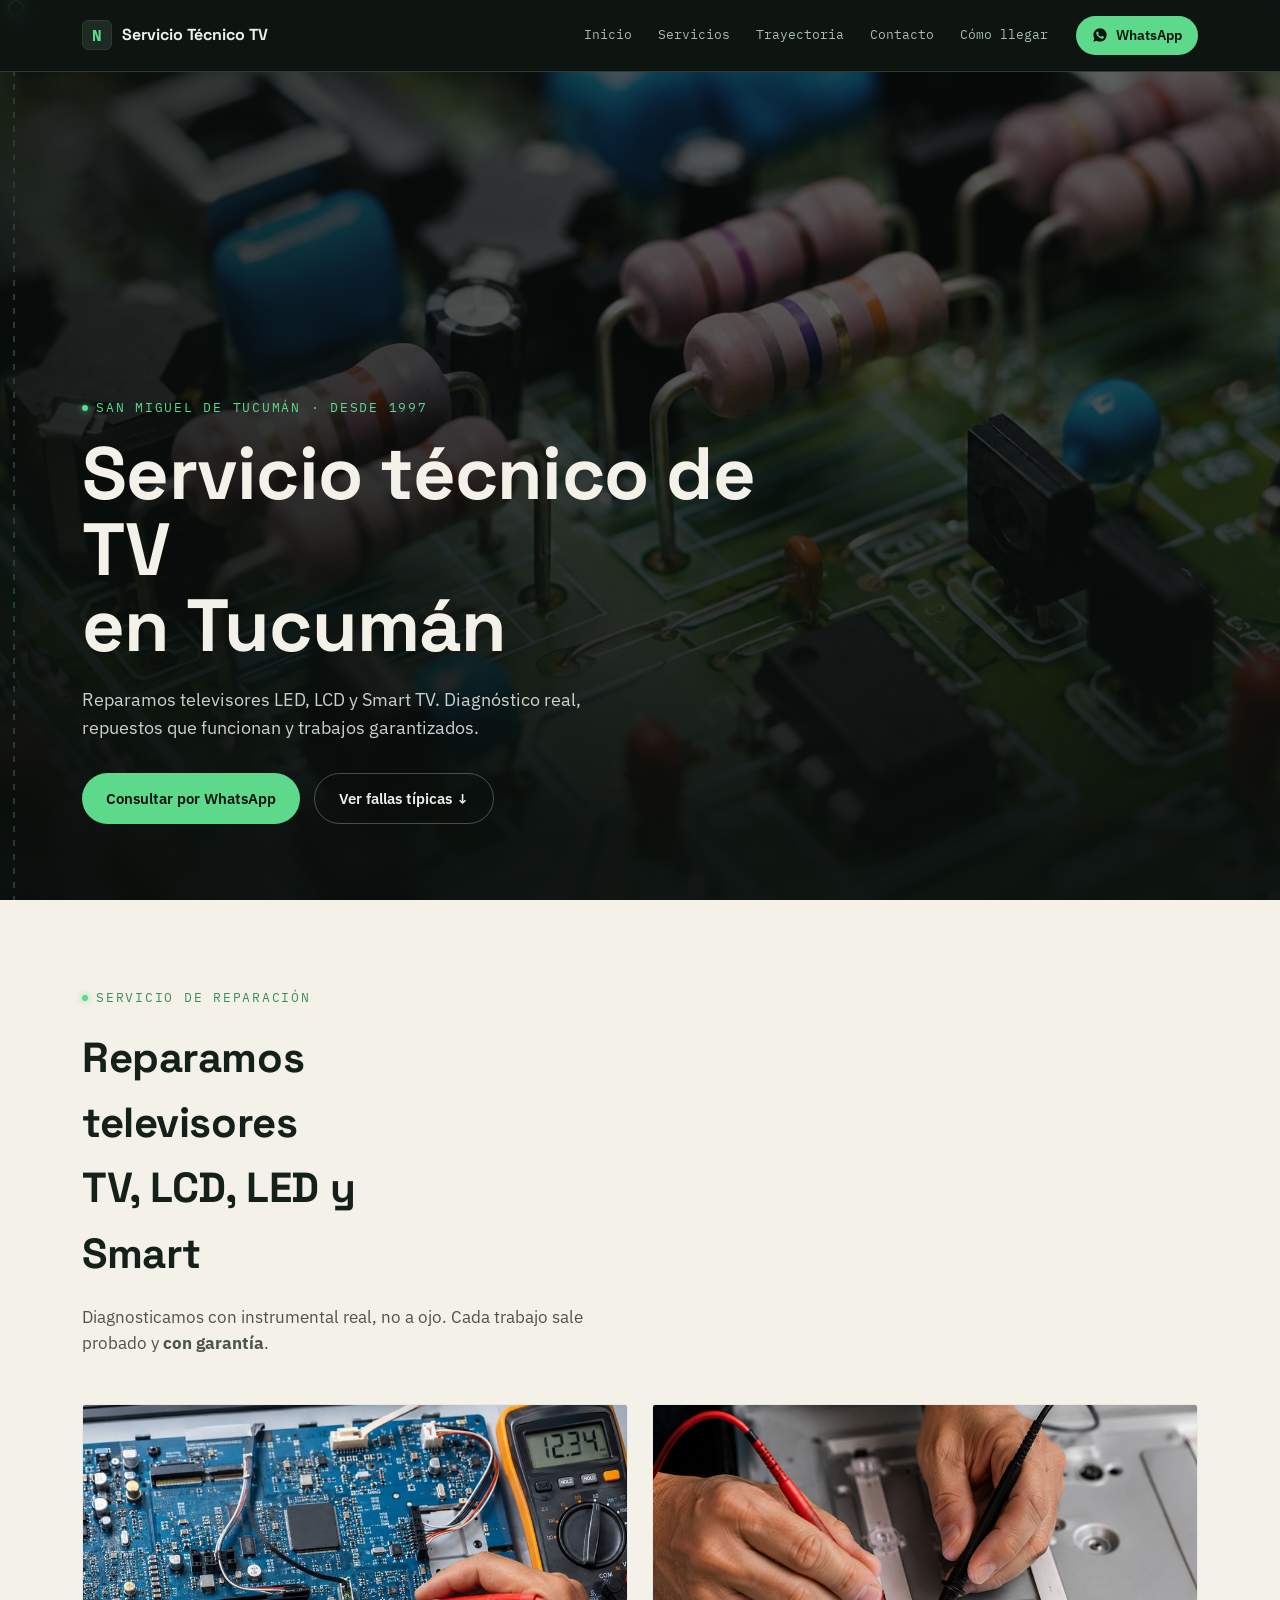
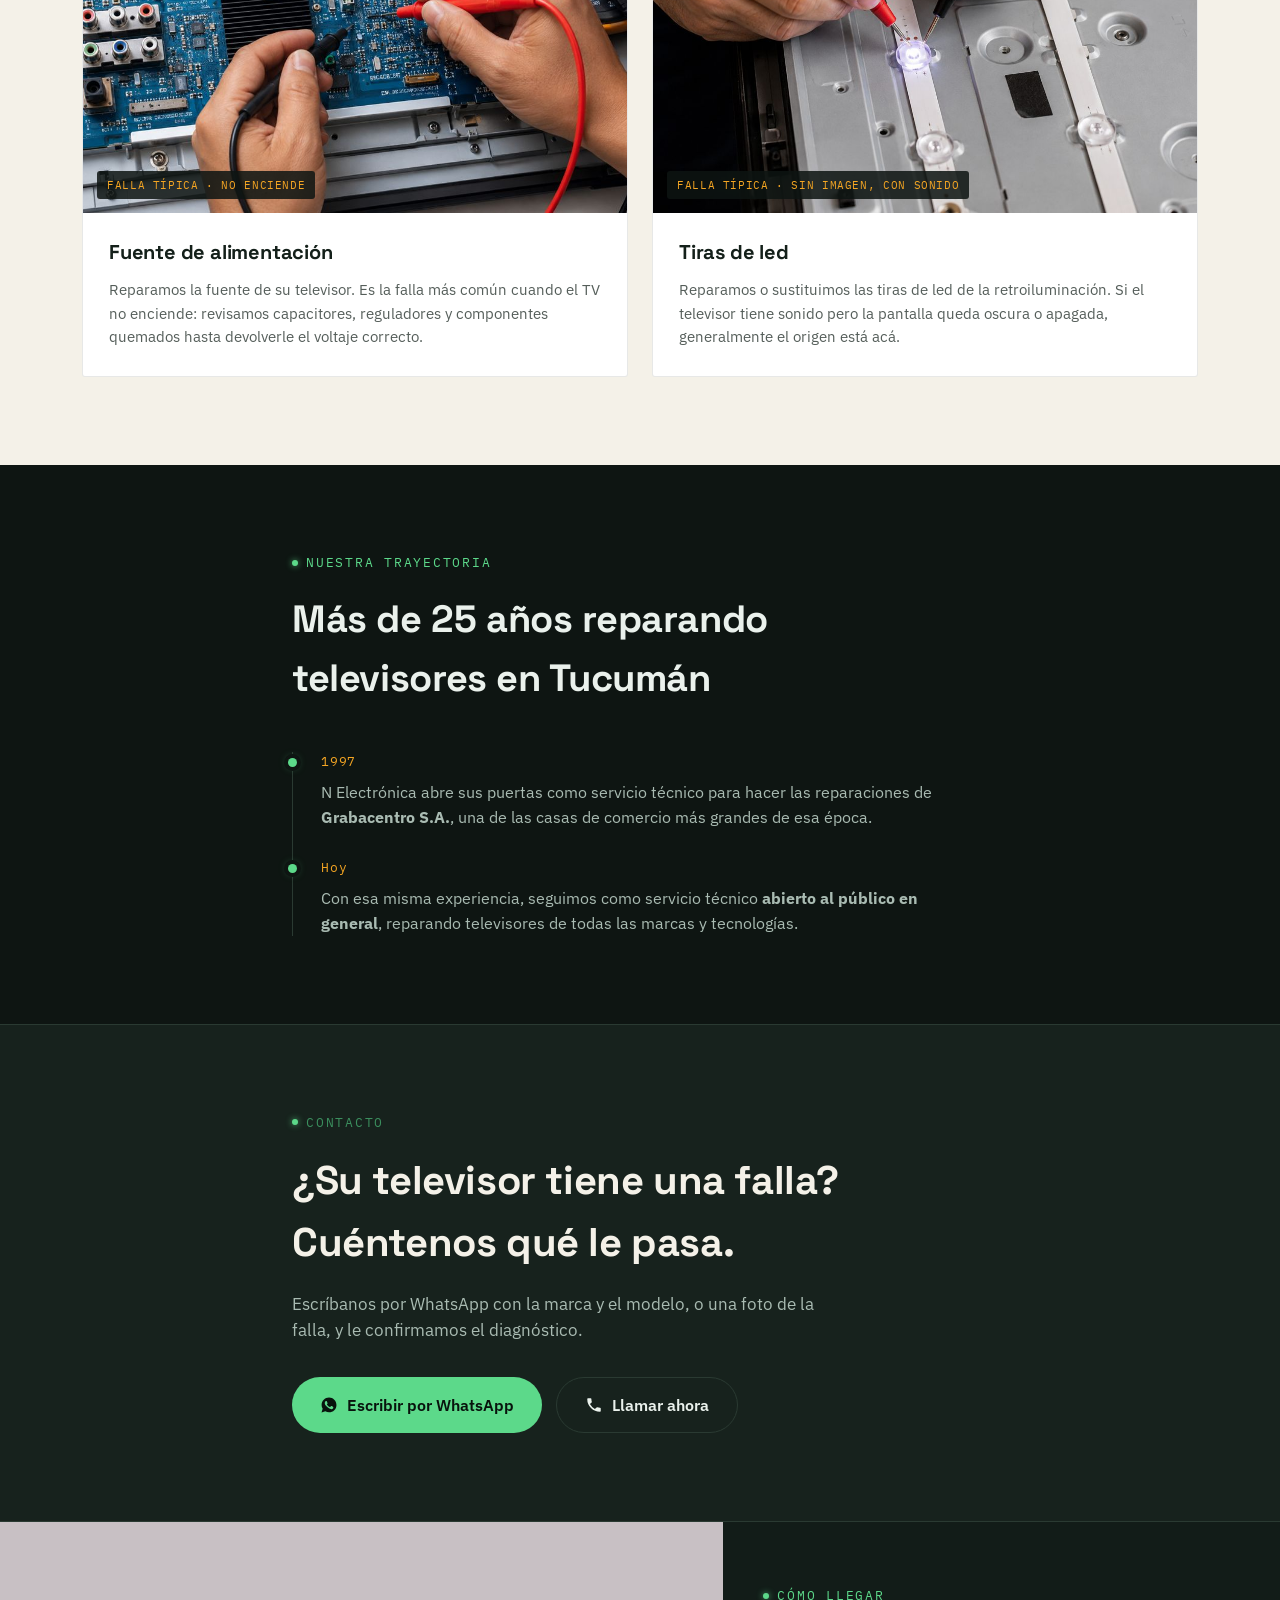
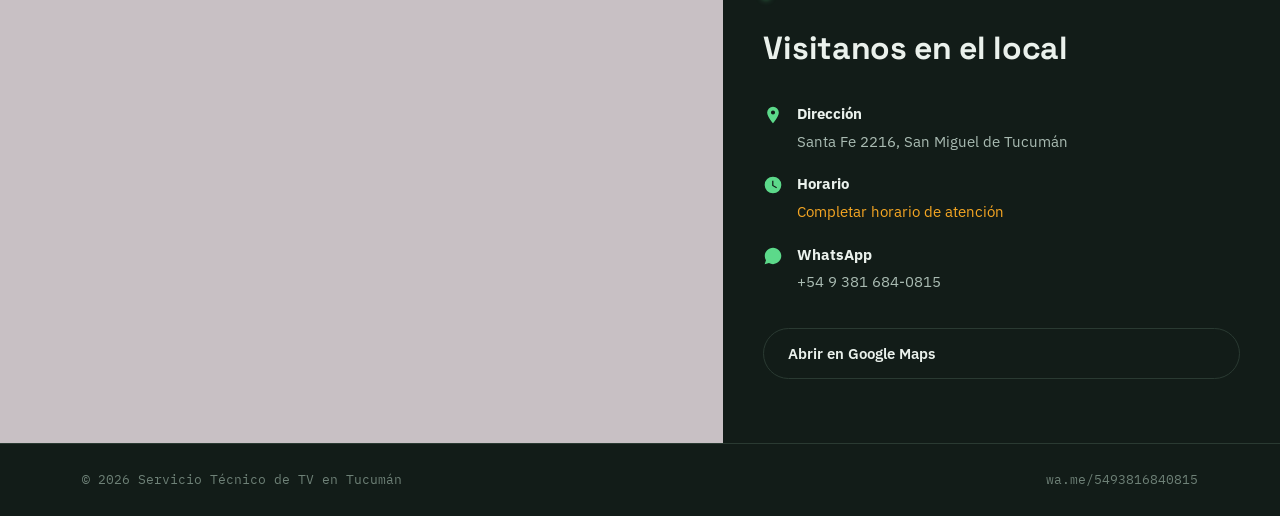
==== index.html @ 8cc89377 "primer commit" ====
<!DOCTYPE html>
<html lang="es-AR">
<head>
<meta charset="UTF-8">
<meta name="viewport" content="width=device-width, initial-scale=1.0">
<title>Servicio Técnico de TV en Tucumán | Reparación de LED, LCD y Smart TV</title>
<meta name="description" content="Reparación de televisores LED, LCD y Smart TV en San Miguel de Tucumán. Fuentes, tiras de led, sin imagen, no enciende. Trabajos garantizados. Santa Fe 2216.">
<link rel="preconnect" href="https://fonts.googleapis.com">
<link rel="preconnect" href="https://fonts.gstatic.com" crossorigin>
<link href="https://fonts.googleapis.com/css2?family=Space+Grotesk:wght@500;600;700&family=IBM+Plex+Sans:wght@400;500;600&family=IBM+Plex+Mono:wght@400;500&display=swap" rel="stylesheet">
<link rel="stylesheet" href="style.css">
</head>
<body>

<div class="trace-rail" aria-hidden="true"></div>

<header class="nav" id="top">
  <div class="nav__inner">
    <a href="#inicio" class="nav__brand">
      <span class="nav__brand-mark">N</span>
      <span class="nav__brand-text">Servicio Técnico&nbsp;TV</span>
    </a>
    <nav class="nav__links">
      <a href="#inicio">Inicio</a>
      <a href="#servicios">Servicios</a>
      <a href="#trayectoria">Trayectoria</a>
      <a href="#contacto">Contacto</a>
      <a href="#como-llegar">Cómo llegar</a>
    </nav>
    <a href="https://wa.me/5493816840815?text=Hola%2C%20quiero%20consultar%20por%20la%20reparaci%C3%B3n%20de%20mi%20televisor" class="nav__cta" target="_blank" rel="noopener">
      <svg viewBox="0 0 24 24" width="16" height="16" aria-hidden="true"><path fill="currentColor" d="M12.04 2C6.58 2 2.13 6.45 2.13 11.91c0 1.87.5 3.62 1.44 5.15L2 22l5.13-1.55a9.9 9.9 0 0 0 4.91 1.3h.01c5.46 0 9.9-4.45 9.9-9.91C21.96 6.45 17.5 2 12.04 2zm5.8 14.14c-.24.68-1.4 1.3-1.94 1.38-.5.08-1.12.11-1.8-.11-.42-.13-.95-.3-1.63-.6-2.87-1.24-4.75-4.13-4.9-4.32-.14-.2-1.17-1.56-1.17-2.98s.73-2.12 1-2.4c.24-.28.53-.35.7-.35.18 0 .35 0 .5.01.17.01.38-.06.6.45.24.55.8 1.9.87 2.04.07.14.11.3.02.49-.1.19-.14.3-.28.46-.14.16-.3.36-.42.48-.14.14-.29.29-.13.57.17.28.74 1.22 1.6 1.97 1.1.97 2.02 1.28 2.3 1.42.28.14.44.12.6-.07.17-.19.72-.83.91-1.12.19-.28.38-.23.63-.14.26.1 1.62.77 1.9.9.28.14.46.2.53.32.07.12.07.68-.17 1.35z"/></svg>
      WhatsApp
    </a>
  </div>
</header>

<main>

  <!-- ===== HERO / INICIO ===== -->
  <section class="hero" id="inicio">
    <div class="hero__bg">
      <img src="assets/hero-pcb.jpg" alt="Placa electrónica de un televisor" loading="eager">
      <div class="hero__scrim"></div>
      <svg class="hero__scan" viewBox="0 0 100 100" preserveAspectRatio="none" aria-hidden="true">
        <line x1="0" y1="0" x2="100" y2="0" stroke="currentColor" stroke-width="0.15"/>
      </svg>
    </div>
    <div class="hero__content">
      <p class="eyebrow"><span class="eyebrow__dot"></span>SAN MIGUEL DE TUCUMÁN · DESDE 1997</p>
      <h1>Servicio técnico de TV<br>en Tucumán</h1>
      <p class="hero__sub">Reparamos televisores LED, LCD y Smart TV. Diagnóstico real, repuestos que funcionan y trabajos garantizados.</p>
      <div class="hero__actions">
        <a href="https://wa.me/5493816840815?text=Hola%2C%20quiero%20consultar%20por%20la%20reparaci%C3%B3n%20de%20mi%20televisor" class="btn btn--primary" target="_blank" rel="noopener">Consultar por WhatsApp</a>
        <a href="#servicios" class="btn btn--ghost">Ver fallas típicas ↓</a>
      </div>
    </div>
  </section>

  <!-- ===== SERVICIOS ===== -->
  <section class="services" id="servicios">
    <div class="section__inner">
      <p class="eyebrow eyebrow--dark"><span class="eyebrow__dot"></span>SERVICIO DE REPARACIÓN</p>
      <h2>Reparamos televisores<br>TV, LCD, LED y Smart</h2>
      <p class="services__lead">Diagnosticamos con instrumental real, no a ojo. Cada trabajo sale probado y <strong>con garantía</strong>.</p>

      <div class="cards">
        <article class="card">
          <div class="card__media">
            <img src="assets/reparacion-fuente.jpg" alt="Técnico midiendo la fuente de alimentación de un televisor con multímetro" loading="lazy">
            <span class="card__tag">FALLA TÍPICA · NO ENCIENDE</span>
          </div>
          <div class="card__body">
            <h3>Fuente de alimentación</h3>
            <p>Reparamos la fuente de su televisor. Es la falla más común cuando el TV no enciende: revisamos capacitores, reguladores y componentes quemados hasta devolverle el voltaje correcto.</p>
          </div>
        </article>

        <article class="card">
          <div class="card__media">
            <img src="assets/reparacion-tira-led.jpg" alt="Técnico probando una tira de led de retroiluminación de un televisor" loading="lazy">
            <span class="card__tag">FALLA TÍPICA · SIN IMAGEN, CON SONIDO</span>
          </div>
          <div class="card__body">
            <h3>Tiras de led</h3>
            <p>Reparamos o sustituimos las tiras de led de la retroiluminación. Si el televisor tiene sonido pero la pantalla queda oscura o apagada, generalmente el origen está acá.</p>
          </div>
        </article>
      </div>
    </div>
  </section>

  <!-- ===== TRAYECTORIA ===== -->
  <section class="trajectory" id="trayectoria">
    <div class="section__inner section__inner--narrow">
      <p class="eyebrow"><span class="eyebrow__dot"></span>NUESTRA TRAYECTORIA</p>
      <h2>Más de 25 años reparando televisores en Tucumán</h2>
      <div class="timeline">
        <div class="timeline__item">
          <span class="timeline__year">1997</span>
          <p>N Electrónica abre sus puertas como servicio técnico para hacer las reparaciones de <strong>Grabacentro S.A.</strong>, una de las casas de comercio más grandes de esa época.</p>
        </div>
        <div class="timeline__item">
          <span class="timeline__year">Hoy</span>
          <p>Con esa misma experiencia, seguimos como servicio técnico <strong>abierto al público en general</strong>, reparando televisores de todas las marcas y tecnologías.</p>
        </div>
      </div>
    </div>
  </section>

  <!-- ===== CONTACTO ===== -->
  <section class="contact" id="contacto">
    <div class="section__inner section__inner--narrow contact__inner">
      <p class="eyebrow eyebrow--dark"><span class="eyebrow__dot"></span>CONTACTO</p>
      <h2>¿Su televisor tiene una falla?<br>Cuéntenos qué le pasa.</h2>
      <p class="contact__lead">Escríbanos por WhatsApp con la marca y el modelo, o una foto de la falla, y le confirmamos el diagnóstico.</p>
      <div class="contact__actions">
        <a href="https://wa.me/5493816840815?text=Hola%2C%20quiero%20consultar%20por%20la%20reparaci%C3%B3n%20de%20mi%20televisor" class="btn btn--primary btn--lg" target="_blank" rel="noopener">
          <svg viewBox="0 0 24 24" width="18" height="18" aria-hidden="true"><path fill="currentColor" d="M12.04 2C6.58 2 2.13 6.45 2.13 11.91c0 1.87.5 3.62 1.44 5.15L2 22l5.13-1.55a9.9 9.9 0 0 0 4.91 1.3h.01c5.46 0 9.9-4.45 9.9-9.91C21.96 6.45 17.5 2 12.04 2zm5.8 14.14c-.24.68-1.4 1.3-1.94 1.38-.5.08-1.12.11-1.8-.11-.42-.13-.95-.3-1.63-.6-2.87-1.24-4.75-4.13-4.9-4.32-.14-.2-1.17-1.56-1.17-2.98s.73-2.12 1-2.4c.24-.28.53-.35.7-.35.18 0 .35 0 .5.01.17.01.38-.06.6.45.24.55.8 1.9.87 2.04.07.14.11.3.02.49-.1.19-.14.3-.28.46-.14.16-.3.36-.42.48-.14.14-.29.29-.13.57.17.28.74 1.22 1.6 1.97 1.1.97 2.02 1.28 2.3 1.42.28.14.44.12.6-.07.17-.19.72-.83.91-1.12.19-.28.38-.23.63-.14.26.1 1.62.77 1.9.9.28.14.46.2.53.32.07.12.07.68-.17 1.35z"/></svg>
          Escribir por WhatsApp
        </a>
        <a href="tel:+5493816840815" class="btn btn--outline btn--lg">
          <svg viewBox="0 0 24 24" width="18" height="18" aria-hidden="true"><path fill="currentColor" d="M6.62 10.79a15.05 15.05 0 0 0 6.59 6.59l2.2-2.2a1 1 0 0 1 1.02-.24 11.36 11.36 0 0 0 3.57.57 1 1 0 0 1 1 1V20a1 1 0 0 1-1 1A17 17 0 0 1 3 4a1 1 0 0 1 1-1h3.5a1 1 0 0 1 1 1 11.36 11.36 0 0 0 .57 3.57 1 1 0 0 1-.25 1.02l-2.2 2.2z"/></svg>
          Llamar ahora
        </a>
      </div>
    </div>
  </section>

  <!-- ===== COMO LLEGAR ===== -->
  <section class="location" id="como-llegar">
    <div class="location__map">
      <iframe
        src="https://www.google.com/maps?q=Santa+Fe+2216,+San+Miguel+de+Tucum%C3%A1n,+Argentina&output=embed"
        width="100%" height="100%" style="border:0;" allowfullscreen="" loading="lazy"
        referrerpolicy="no-referrer-when-downgrade"
        title="Mapa - Santa Fe 2216, San Miguel de Tucumán">
      </iframe>
    </div>
    <div class="location__panel">
      <p class="eyebrow"><span class="eyebrow__dot"></span>CÓMO LLEGAR</p>
      <h2>Visitanos en el local</h2>
      <ul class="location__list">
        <li>
          <svg viewBox="0 0 24 24" width="20" height="20" aria-hidden="true"><path fill="currentColor" d="M12 2a7 7 0 0 0-7 7c0 5.25 7 13 7 13s7-7.75 7-13a7 7 0 0 0-7-7zm0 9.5A2.5 2.5 0 1 1 12 6.5a2.5 2.5 0 0 1 0 5z"/></svg>
          <div><strong>Dirección</strong><span>Santa Fe 2216, San Miguel de Tucumán</span></div>
        </li>
        <li>
          <svg viewBox="0 0 24 24" width="20" height="20" aria-hidden="true"><path fill="currentColor" d="M12 2a10 10 0 1 0 0 20 10 10 0 0 0 0-20zm.5 5v5.25l4.25 2.52-.75 1.23L11 13V7z"/></svg>
          <div><strong>Horario</strong><span data-editable="horario">Completar horario de atención</span></div>
        </li>
        <li>
          <svg viewBox="0 0 24 24" width="20" height="20" aria-hidden="true"><path fill="currentColor" d="M12.04 2C6.58 2 2.13 6.45 2.13 11.91c0 1.87.5 3.62 1.44 5.15L2 22l5.13-1.55a9.9 9.9 0 0 0 4.91 1.3h.01c5.46 0 9.9-4.45 9.9-9.91C21.96 6.45 17.5 2 12.04 2z"/></svg>
          <div><strong>WhatsApp</strong><span>+54 9 381 684-0815</span></div>
        </li>
      </ul>
      <a href="https://www.google.com/maps?q=Santa+Fe+2216,+San+Miguel+de+Tucum%C3%A1n,+Argentina" target="_blank" rel="noopener" class="btn btn--outline">Abrir en Google Maps</a>
    </div>
  </section>

</main>

<footer class="footer">
  <div class="section__inner footer__inner">
    <span>© <span id="year"></span> Servicio Técnico de TV en Tucumán</span>
    <a href="https://wa.me/5493816840815" target="_blank" rel="noopener">wa.me/5493816840815</a>
  </div>
</footer>

<script>document.getElementById('year').textContent = new Date().getFullYear();</script>
</body>
</html>
---- style.css ----
/* =========================================================
   Servicio Técnico de TV — Tucumán
   Paleta: placa electrónica oscura + verde circuito + ámbar multímetro
   ========================================================= */

:root {
  --bg:        #0E1512;
  --bg-alt:    #121C18;
  --surface:   #17221D;
  --surface-2: #1D2B24;
  --line:      #2A3A32;

  --green:     #5CD98A;
  --green-dim: #3B8F5E;
  --amber:     #F5A623;

  --ink:       #EAF1EC;
  --ink-dim:   #A9BBB2;
  --ink-faint: #6E8177;

  --cream:     #F4F1E8;
  --cream-ink: #14201A;

  --display: 'Space Grotesk', 'IBM Plex Sans', sans-serif;
  --body:    'IBM Plex Sans', sans-serif;
  --mono:    'IBM Plex Mono', monospace;

  --radius: 3px;
  --max: 1180px;
}

* { box-sizing: border-box; }
html { scroll-behavior: smooth; }

body {
  margin: 0;
  background: var(--bg);
  color: var(--ink);
  font-family: var(--body);
  line-height: 1.55;
  -webkit-font-smoothing: antialiased;
}

img { max-width: 100%; display: block; }
a { color: inherit; text-decoration: none; }
h1, h2, h3 { font-family: var(--display); margin: 0; letter-spacing: -0.01em; }

@media (prefers-reduced-motion: reduce) {
  html { scroll-behavior: auto; }
  * { animation-duration: 0.001ms !important; animation-iteration-count: 1 !important; transition-duration: 0.001ms !important; }
}

/* ---------- signature: circuit trace rail ---------- */
.trace-rail {
  position: fixed;
  left: 0; top: 0; bottom: 0;
  width: 28px;
  z-index: 5;
  display: none;
  pointer-events: none;
}
@media (min-width: 1280px) {
  .trace-rail { display: block; }
}
.trace-rail::before {
  content: "";
  position: absolute;
  left: 13px; top: 0; bottom: 0; width: 2px;
  background: repeating-linear-gradient(
    to bottom,
    var(--line) 0px, var(--line) 6px,
    transparent 6px, transparent 14px
  );
}
.trace-rail::after {
  content: "";
  position: absolute;
  left: 8px; width: 12px; height: 12px;
  border-radius: 50%;
  border: 2px solid var(--green);
  background: var(--bg);
  box-shadow: 0 0 8px rgba(92,217,138,0.5);
  animation: trace-pulse 7s linear infinite;
}
@keyframes trace-pulse {
  0%   { top: 4%; opacity: 0; }
  6%   { opacity: 1; }
  46%  { opacity: 1; }
  50%  { top: 96%; opacity: 0; }
  100% { top: 96%; opacity: 0; }
}

/* ---------- layout helpers ---------- */
.section__inner {
  max-width: var(--max);
  margin: 0 auto;
  padding: 88px 32px;
}
.section__inner--narrow { max-width: 760px; }

.eyebrow {
  font-family: var(--mono);
  font-size: 12.5px;
  letter-spacing: 0.14em;
  color: var(--green);
  display: flex;
  align-items: center;
  gap: 8px;
  margin: 0 0 18px;
}
.eyebrow--dark { color: var(--green-dim); }
.eyebrow__dot {
  width: 6px; height: 6px; border-radius: 50%;
  background: var(--green);
  box-shadow: 0 0 6px rgba(92,217,138,0.8);
  flex: none;
}

/* ---------- nav ---------- */
.nav {
  position: sticky; top: 0; z-index: 20;
  background: rgba(14,21,18,0.86);
  backdrop-filter: blur(10px);
  border-bottom: 1px solid var(--line);
}
.nav__inner {
  max-width: var(--max);
  margin: 0 auto;
  padding: 16px 32px;
  display: flex;
  align-items: center;
  gap: 28px;
}
.nav__brand {
  display: flex; align-items: center; gap: 10px;
  font-family: var(--display); font-weight: 700;
  font-size: 16px; margin-right: auto;
}
.nav__brand-mark {
  width: 30px; height: 30px; border-radius: 6px;
  background: var(--surface-2);
  border: 1px solid var(--line);
  color: var(--green);
  display: flex; align-items: center; justify-content: center;
  font-family: var(--mono);
}
.nav__brand-text { white-space: nowrap; }
.nav__links {
  display: none;
  gap: 26px;
  font-family: var(--mono);
  font-size: 13px;
  color: var(--ink-dim);
}
.nav__links a:hover { color: var(--green); }
@media (min-width: 860px) { .nav__links { display: flex; } }

.nav__cta {
  display: flex; align-items: center; gap: 8px;
  background: var(--green);
  color: #08130D;
  font-weight: 600; font-size: 13.5px;
  padding: 9px 16px; border-radius: 999px;
  white-space: nowrap;
  transition: transform .15s ease, background .15s ease;
}
.nav__cta:hover { background: #74e6a3; transform: translateY(-1px); }

/* ---------- buttons ---------- */
.btn {
  display: inline-flex; align-items: center; gap: 9px;
  font-family: var(--body); font-weight: 600; font-size: 15px;
  padding: 13px 24px; border-radius: 999px;
  transition: transform .15s ease, background .15s ease, border-color .15s ease;
}
.btn--primary { background: var(--green); color: #08130D; }
.btn--primary:hover { background: #74e6a3; transform: translateY(-1px); }
.btn--ghost { color: var(--ink); border: 1px solid rgba(234,241,236,0.28); }
.btn--ghost:hover { border-color: var(--ink); }
.btn--outline { border: 1px solid var(--line); color: var(--ink); }
.btn--outline:hover { border-color: var(--green); color: var(--green); }
.btn--lg { padding: 15px 28px; font-size: 15.5px; }

/* ---------- hero ---------- */
.hero {
  position: relative;
  min-height: 92vh;
  display: flex;
  align-items: flex-end;
  overflow: hidden;
}
.hero__bg { position: absolute; inset: 0; }
.hero__bg img {
  width: 100%; height: 100%; object-fit: cover;
  filter: saturate(0.85) contrast(1.02);
}
.hero__scrim {
  position: absolute; inset: 0;
  background:
    linear-gradient(180deg, rgba(9,14,12,0.55) 0%, rgba(9,14,12,0.55) 30%, rgba(9,14,12,0.94) 92%),
    linear-gradient(90deg, rgba(9,14,12,0.75) 0%, rgba(9,14,12,0.25) 55%);
}
.hero__content {
  position: relative;
  max-width: var(--max);
  margin: 0 auto;
  padding: 64px 32px 76px;
  width: 100%;
}
.hero h1 {
  font-size: clamp(38px, 6.4vw, 74px);
  font-weight: 700;
  line-height: 1.03;
  color: var(--cream);
  max-width: 16ch;
}
.hero__sub {
  font-size: 17.5px;
  color: rgba(234,241,236,0.86);
  max-width: 46ch;
  margin: 22px 0 32px;
}
.hero__actions { display: flex; flex-wrap: wrap; gap: 14px; }

/* ---------- services ---------- */
.services { background: var(--cream); color: var(--cream-ink); }
.services h2 {
  font-size: clamp(28px, 4vw, 42px);
  font-weight: 700;
  max-width: 14ch;
}
.services__lead {
  font-size: 17px;
  max-width: 56ch;
  color: rgba(20,32,26,0.75);
  margin: 18px 0 48px;
}
.cards {
  display: grid;
  grid-template-columns: 1fr;
  gap: 24px;
}
@media (min-width: 760px) {
  .cards { grid-template-columns: 1fr 1fr; }
}
.card {
  background: #fff;
  border: 1px solid rgba(20,32,26,0.1);
  border-radius: var(--radius);
  overflow: hidden;
}
.card__media { position: relative; aspect-ratio: 4/3; }
.card__media img { width: 100%; height: 100%; object-fit: cover; }
.card__tag {
  position: absolute; left: 14px; bottom: 14px;
  font-family: var(--mono); font-size: 10.5px; letter-spacing: 0.06em;
  background: rgba(14,21,18,0.85); color: var(--amber);
  padding: 6px 10px; border-radius: 3px;
}
.card__body { padding: 24px 26px 28px; }
.card__body h3 { font-size: 20px; margin-bottom: 10px; }
.card__body p { margin: 0; color: rgba(20,32,26,0.72); font-size: 15px; }

/* ---------- trajectory ---------- */
.trajectory { background: var(--bg); }
.trajectory h2 {
  font-size: clamp(26px, 3.6vw, 38px);
  font-weight: 700;
  max-width: 20ch;
  margin-bottom: 44px;
}
.timeline {
  display: grid;
  gap: 28px;
  border-left: 1px solid var(--line);
  padding-left: 28px;
}
.timeline__item { position: relative; }
.timeline__item::before {
  content: "";
  position: absolute; left: -33px; top: 6px;
  width: 9px; height: 9px; border-radius: 50%;
  background: var(--green);
  box-shadow: 0 0 0 4px var(--bg), 0 0 8px rgba(92,217,138,0.6);
}
.timeline__year {
  font-family: var(--mono); font-size: 13px; color: var(--amber);
  letter-spacing: 0.06em; display: block; margin-bottom: 8px;
}
.timeline__item p { margin: 0; color: var(--ink-dim); font-size: 16px; max-width: 62ch; }

/* ---------- contact ---------- */
.contact { background: var(--surface); border-top: 1px solid var(--line); border-bottom: 1px solid var(--line); }
.contact__inner { text-align: left; }
.contact h2 {
  font-size: clamp(26px, 3.8vw, 40px);
  font-weight: 700;
  color: var(--cream);
}
.contact__lead {
  color: var(--ink-dim);
  font-size: 16.5px;
  max-width: 54ch;
  margin: 18px 0 34px;
}
.contact__actions { display: flex; flex-wrap: wrap; gap: 14px; }

/* ---------- location ---------- */
.location {
  display: grid;
  grid-template-columns: 1fr;
  min-height: 560px;
}
@media (min-width: 900px) {
  .location { grid-template-columns: 1.3fr 1fr; min-height: 480px; }
}
.location__map { min-height: 320px; background: var(--surface-2); filter: grayscale(0.25) invert(0.92) contrast(0.9); }
.location__panel {
  background: var(--bg-alt);
  padding: 64px 40px;
  display: flex; flex-direction: column; justify-content: center;
}
.location__panel h2 { font-size: clamp(24px, 3vw, 32px); margin-bottom: 30px; }
.location__list { list-style: none; margin: 0 0 34px; padding: 0; display: grid; gap: 20px; }
.location__list li { display: flex; gap: 14px; align-items: flex-start; }
.location__list svg { color: var(--green); flex: none; margin-top: 2px; }
.location__list strong { display: block; font-size: 14.5px; margin-bottom: 3px; }
.location__list span { color: var(--ink-dim); font-size: 14.5px; }
.location__list [data-editable] { color: var(--amber); }

/* ---------- footer ---------- */
.footer { background: var(--bg-alt); border-top: 1px solid var(--line); }
.footer__inner {
  padding: 26px 32px;
  display: flex; flex-wrap: wrap; gap: 12px; justify-content: space-between;
  font-family: var(--mono); font-size: 12.5px; color: var(--ink-faint);
}
.footer__inner a:hover { color: var(--green); }
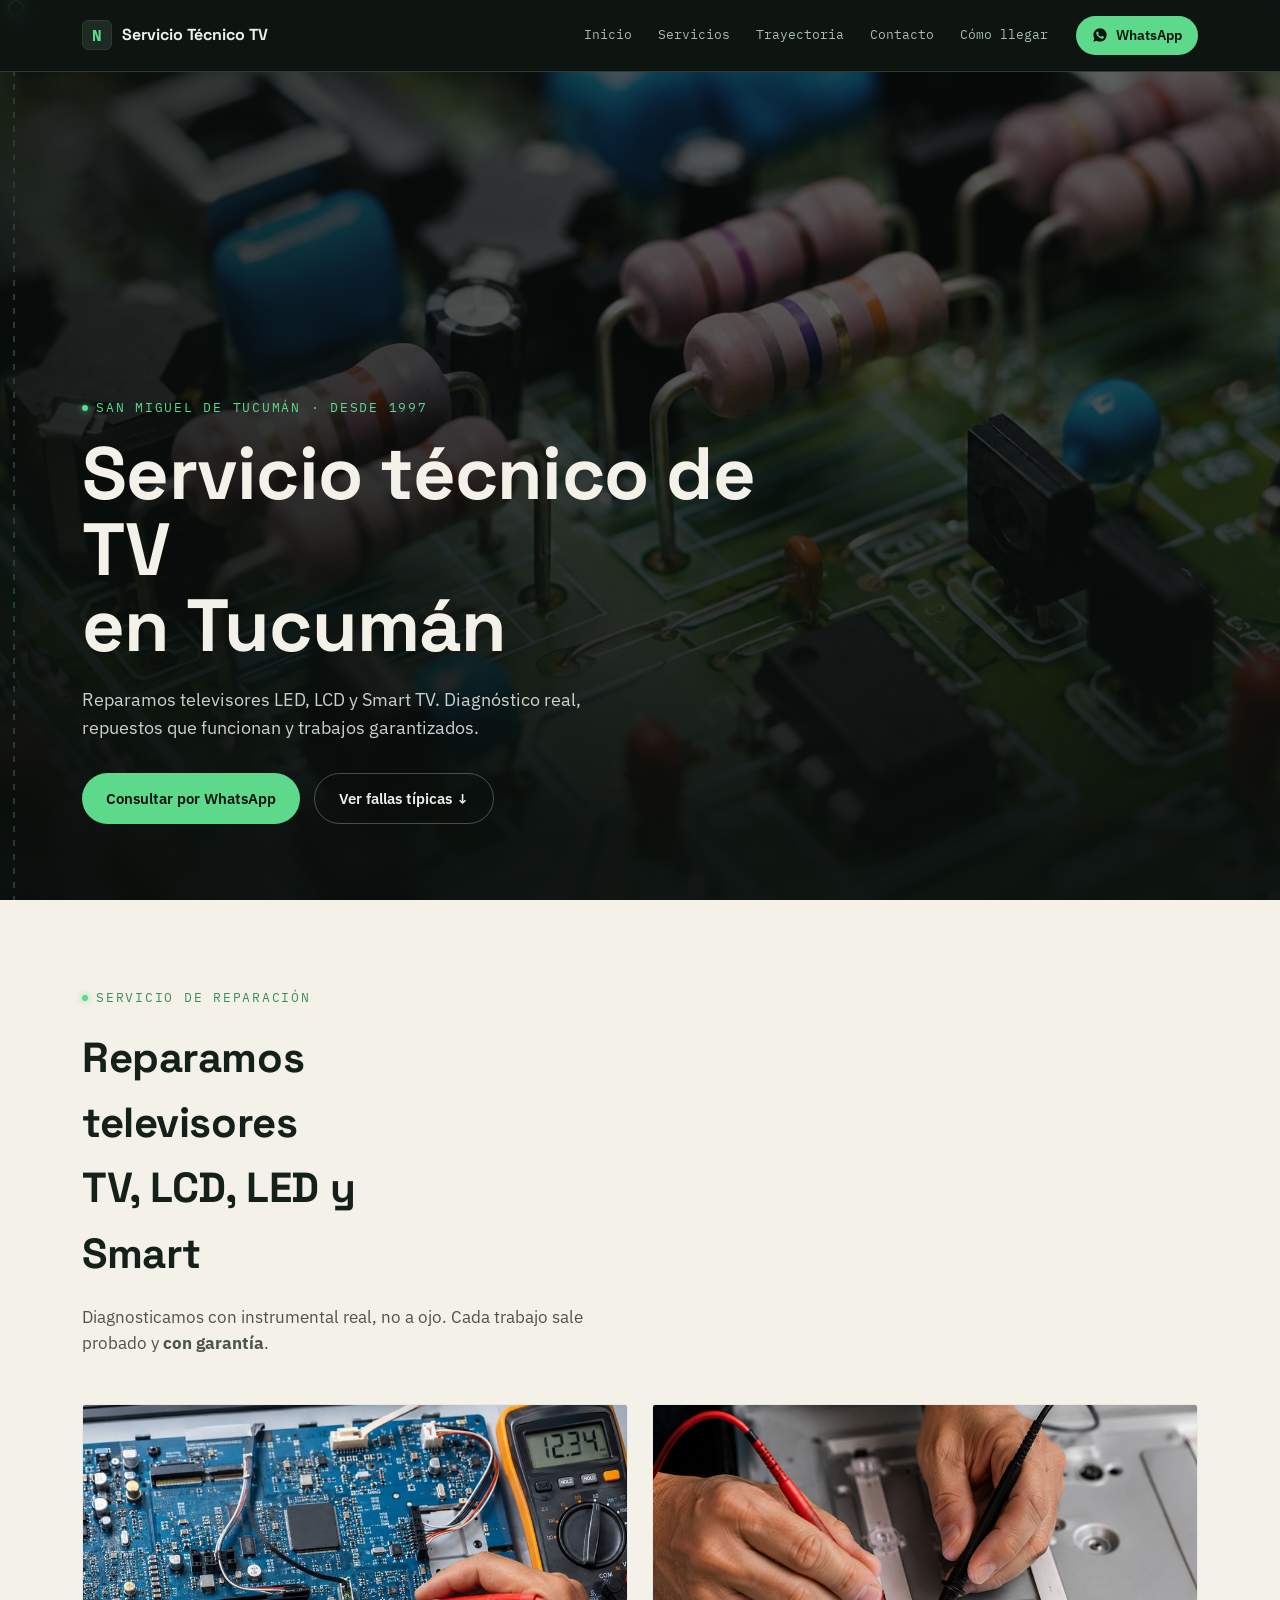
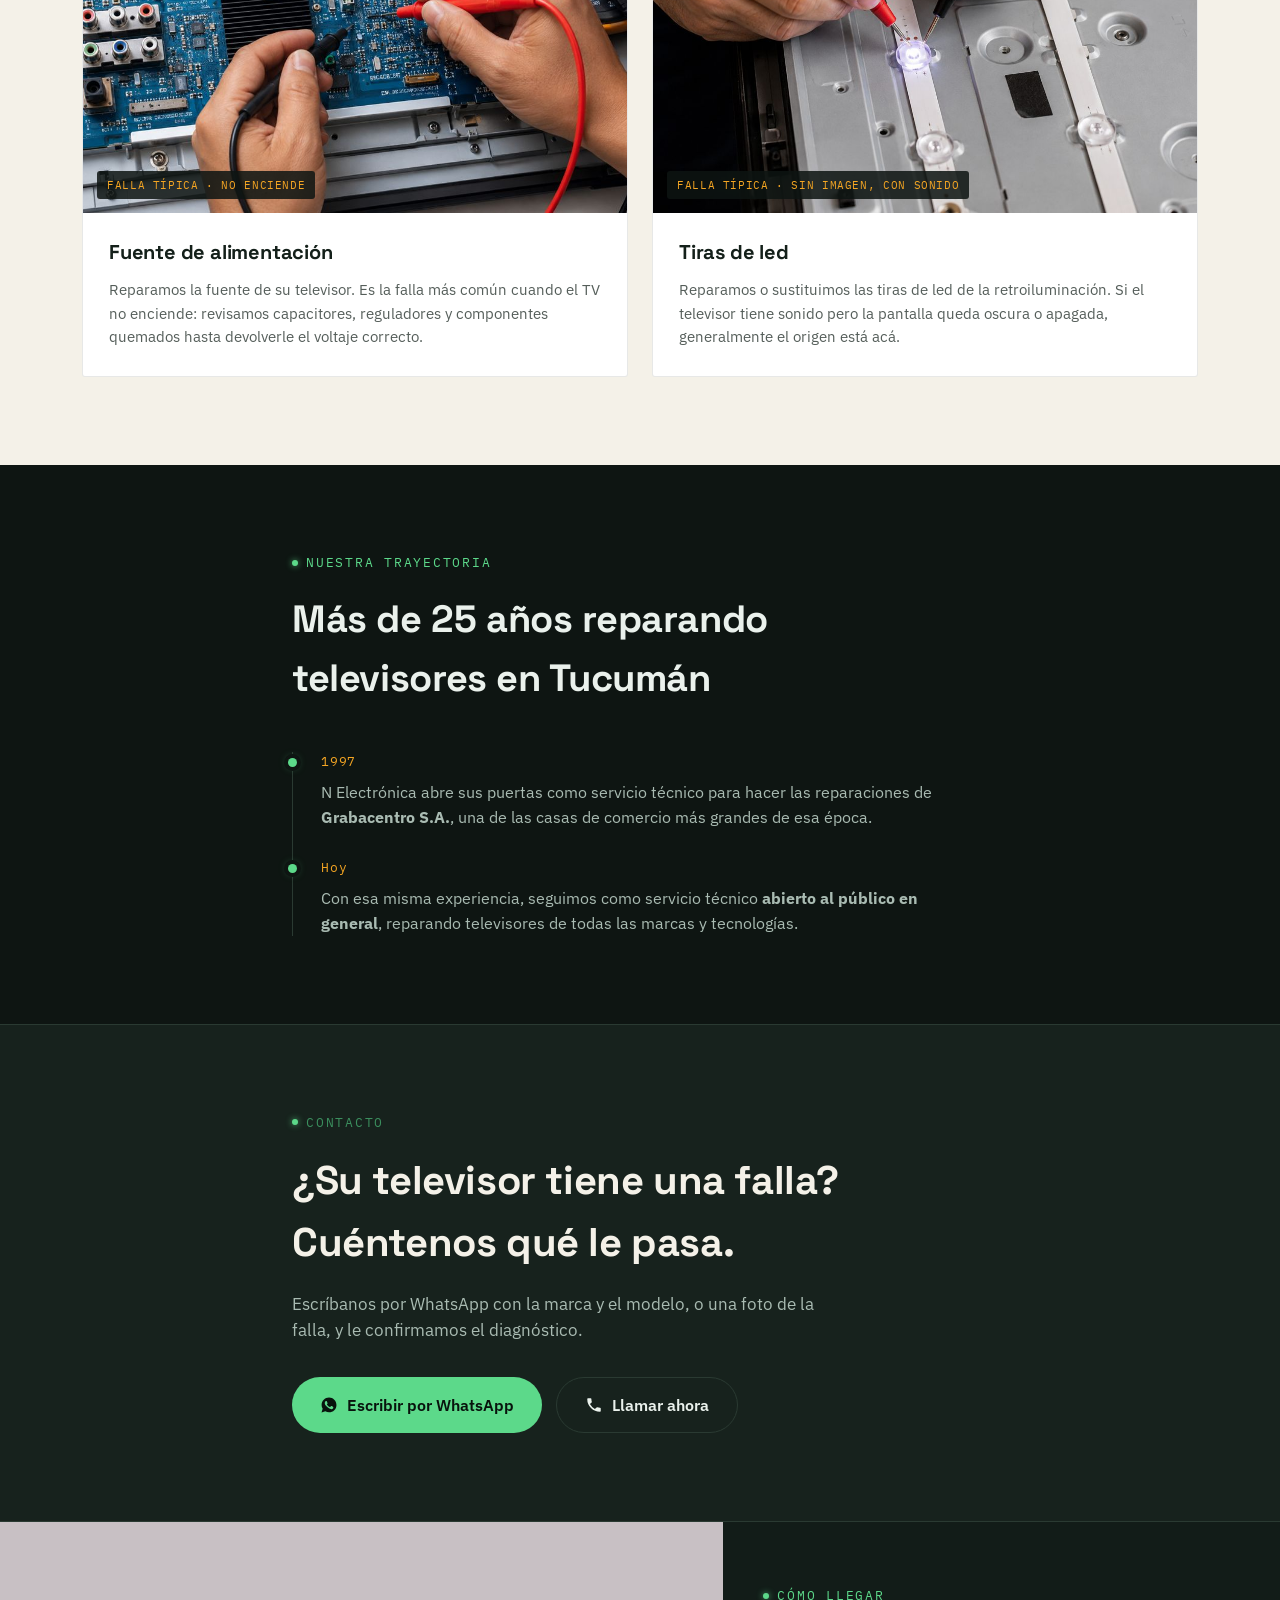
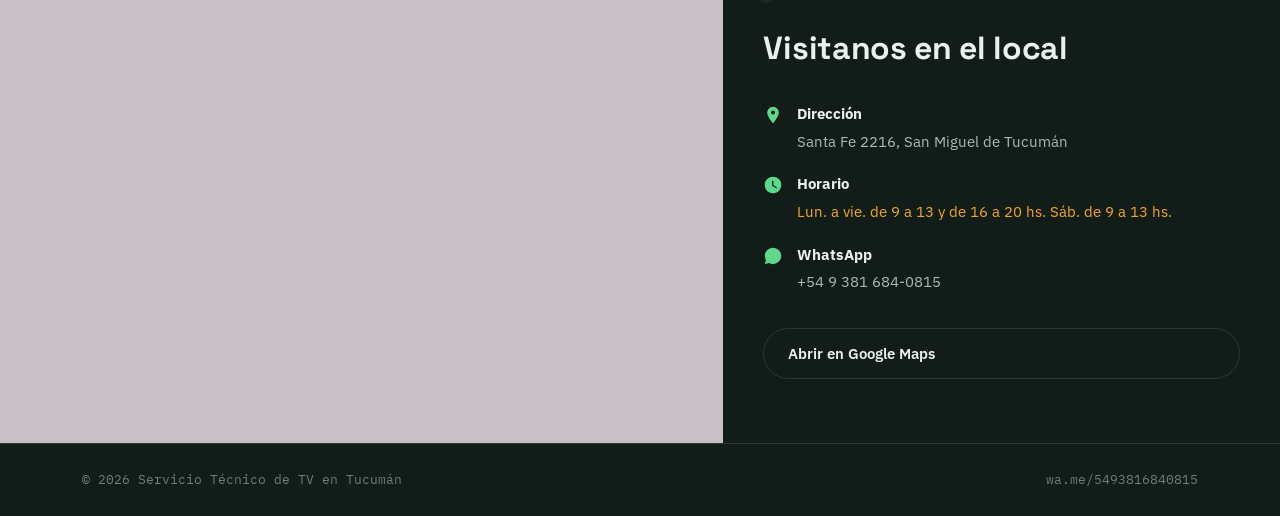
==== commit 70a57a89: "agregado horario etiqueta google" ====
--- a/index.html
+++ b/index.html
@@ -5,6 +5,16 @@
 <meta name="viewport" content="width=device-width, initial-scale=1.0">
 <title>Servicio Técnico de TV en Tucumán | Reparación de LED, LCD y Smart TV</title>
 <meta name="description" content="Reparación de televisores LED, LCD y Smart TV en San Miguel de Tucumán. Fuentes, tiras de led, sin imagen, no enciende. Trabajos garantizados. Santa Fe 2216.">
+
+<!-- Google tag (gtag.js) -->
+<script async src="https://www.googletagmanager.com/gtag/js?id=AW-18384817494"></script>
+<script>
+  window.dataLayer = window.dataLayer || [];
+  function gtag(){dataLayer.push(arguments);}
+  gtag('js', new Date());
+  gtag('config', 'AW-18384817494');
+</script>
+
 <link rel="preconnect" href="https://fonts.googleapis.com">
 <link rel="preconnect" href="https://fonts.gstatic.com" crossorigin>
 <link href="https://fonts.googleapis.com/css2?family=Space+Grotesk:wght@500;600;700&family=IBM+Plex+Sans:wght@400;500;600&family=IBM+Plex+Mono:wght@400;500&display=swap" rel="stylesheet">
@@ -146,7 +156,7 @@
         </li>
         <li>
           <svg viewBox="0 0 24 24" width="20" height="20" aria-hidden="true"><path fill="currentColor" d="M12 2a10 10 0 1 0 0 20 10 10 0 0 0 0-20zm.5 5v5.25l4.25 2.52-.75 1.23L11 13V7z"/></svg>
-          <div><strong>Horario</strong><span data-editable="horario">Completar horario de atención</span></div>
+          <div><strong>Horario</strong><span data-editable="horario">Lun. a vie. de 9 a 13 y de 16 a 20 hs. Sáb. de 9 a 13 hs.</span></div>
         </li>
         <li>
           <svg viewBox="0 0 24 24" width="20" height="20" aria-hidden="true"><path fill="currentColor" d="M12.04 2C6.58 2 2.13 6.45 2.13 11.91c0 1.87.5 3.62 1.44 5.15L2 22l5.13-1.55a9.9 9.9 0 0 0 4.91 1.3h.01c5.46 0 9.9-4.45 9.9-9.91C21.96 6.45 17.5 2 12.04 2z"/></svg>
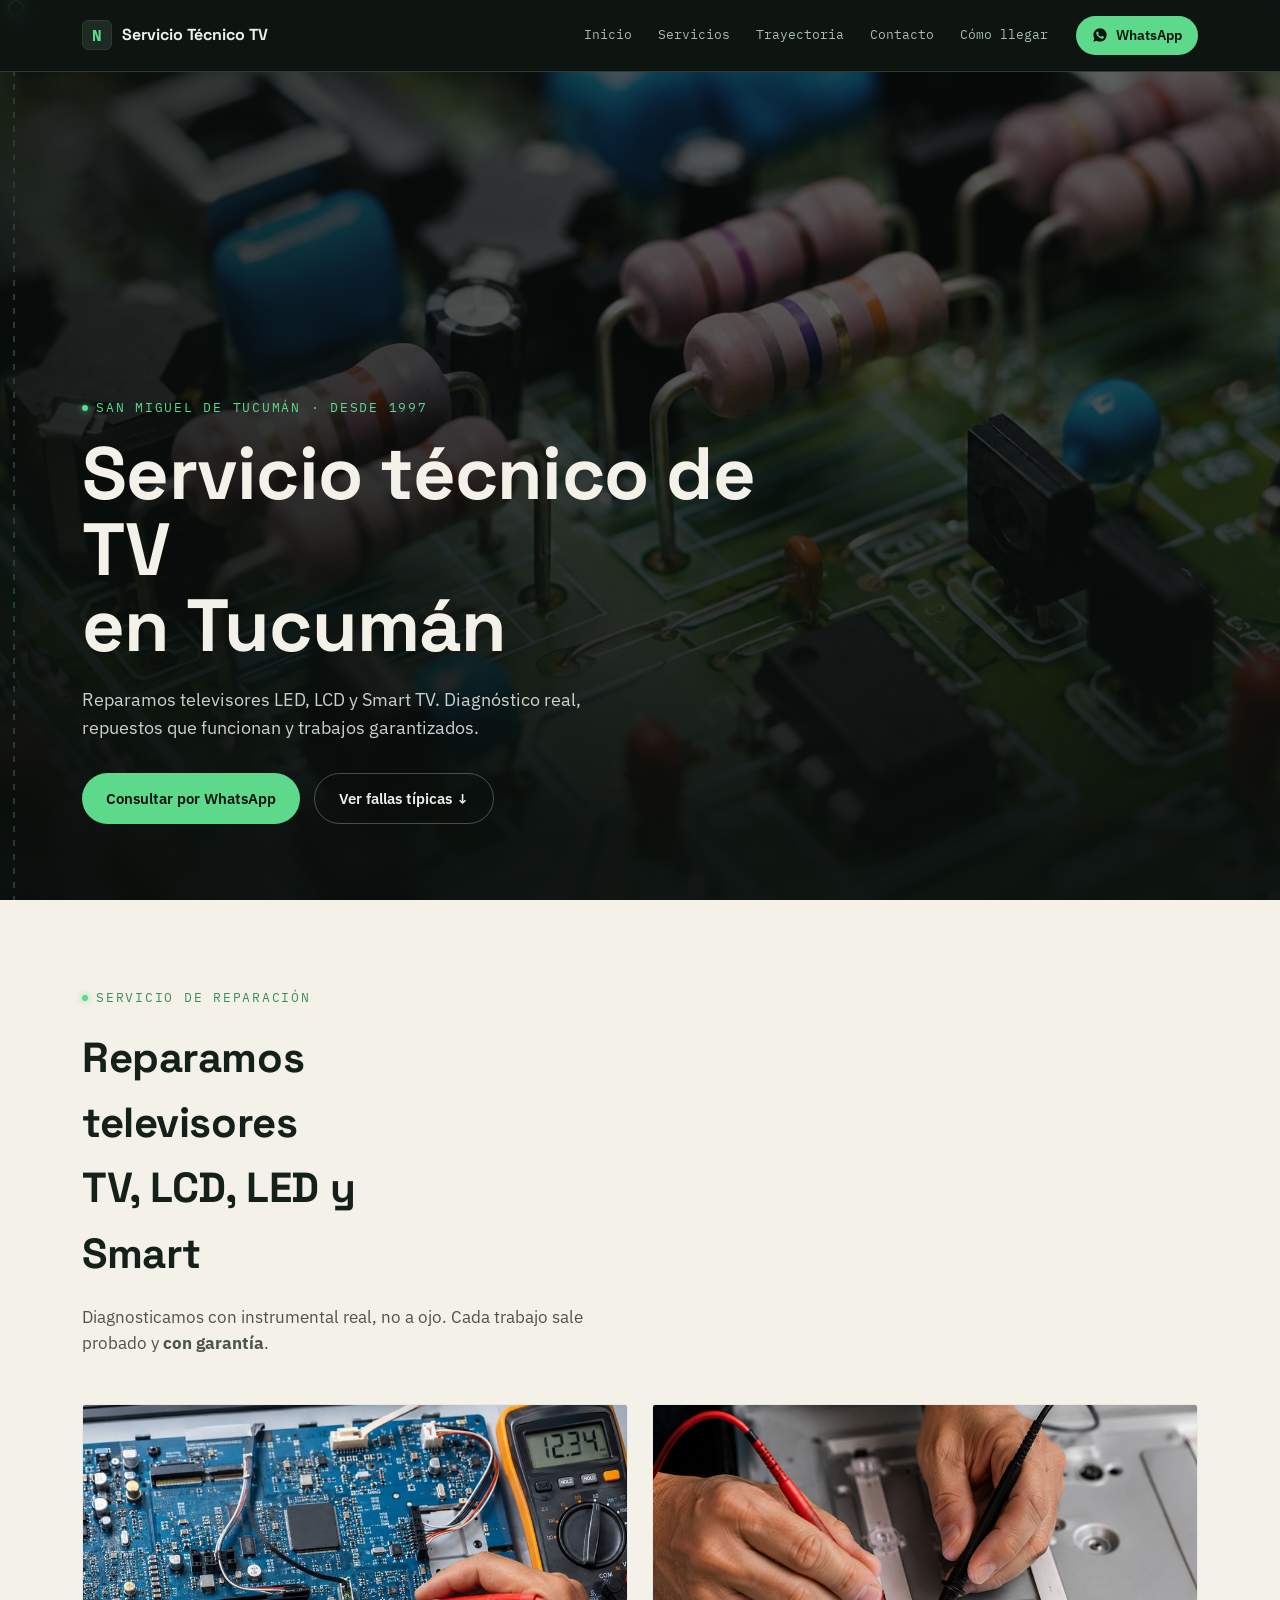
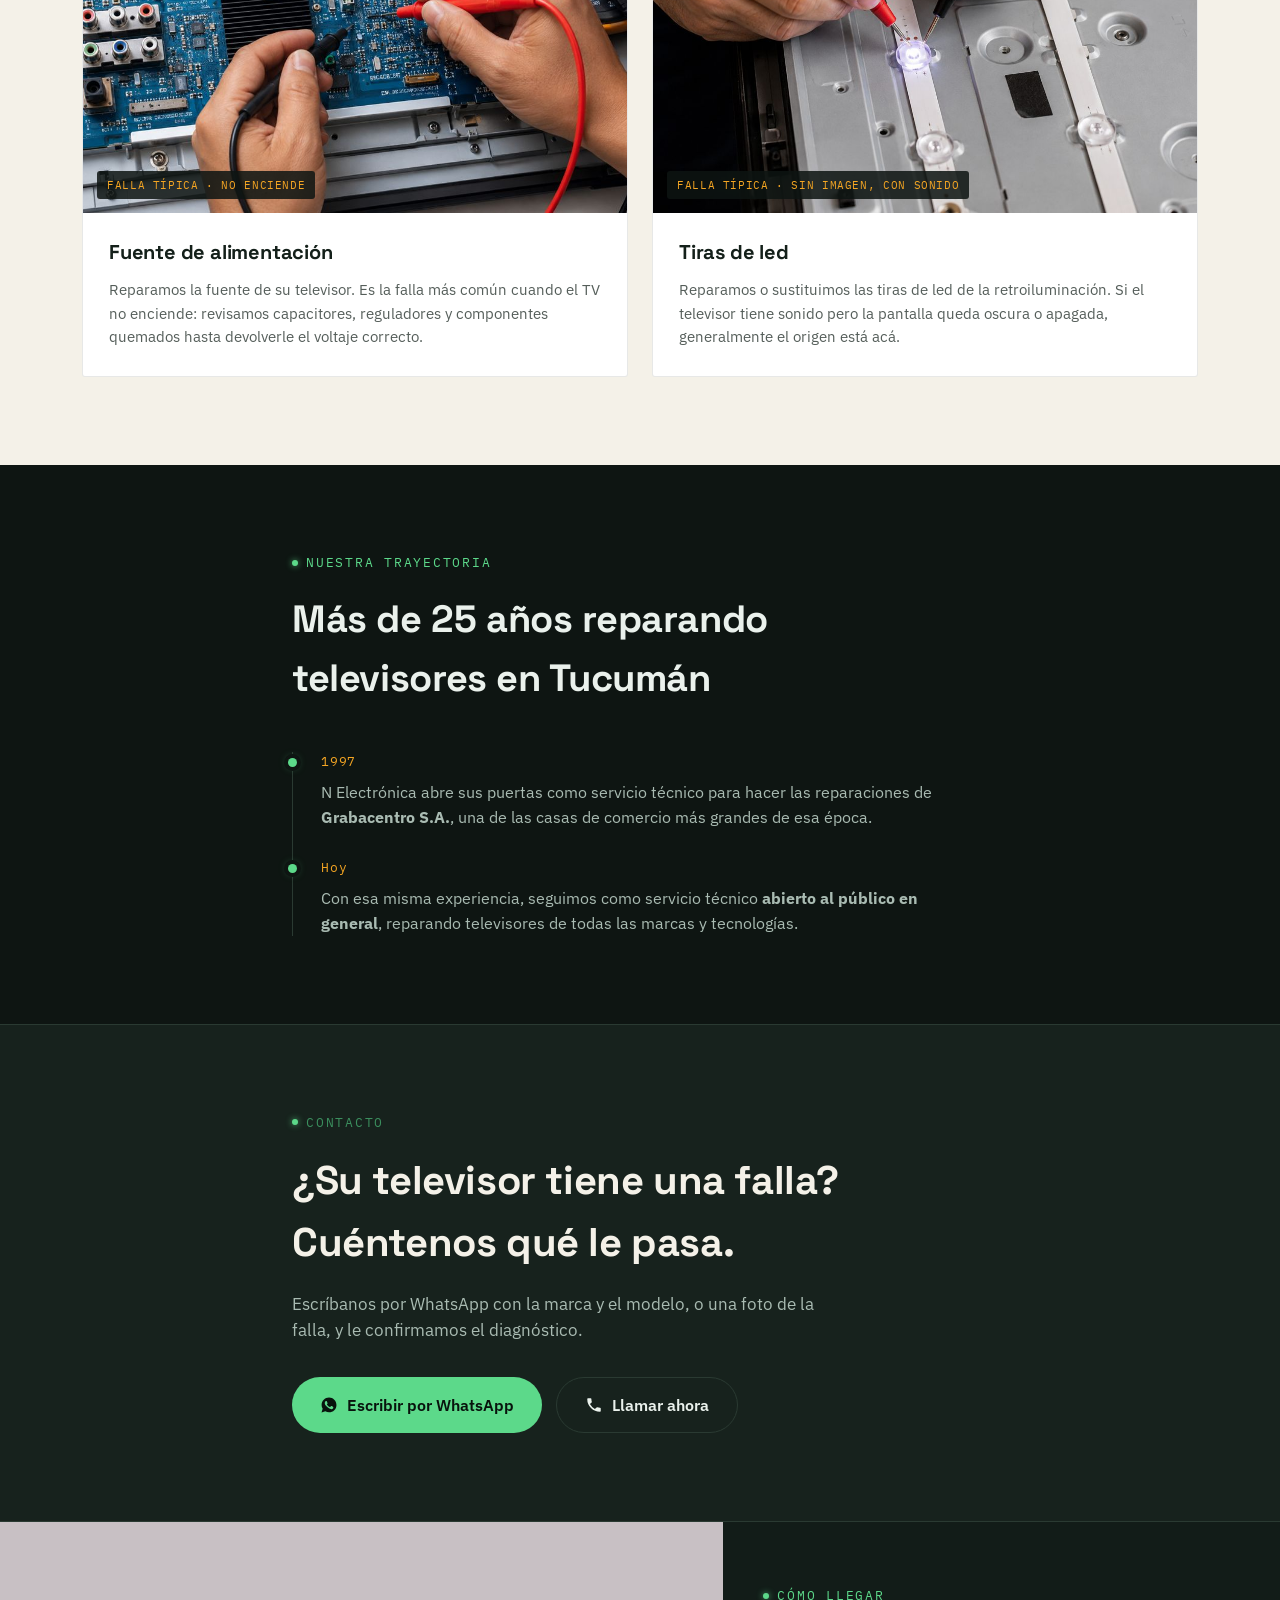
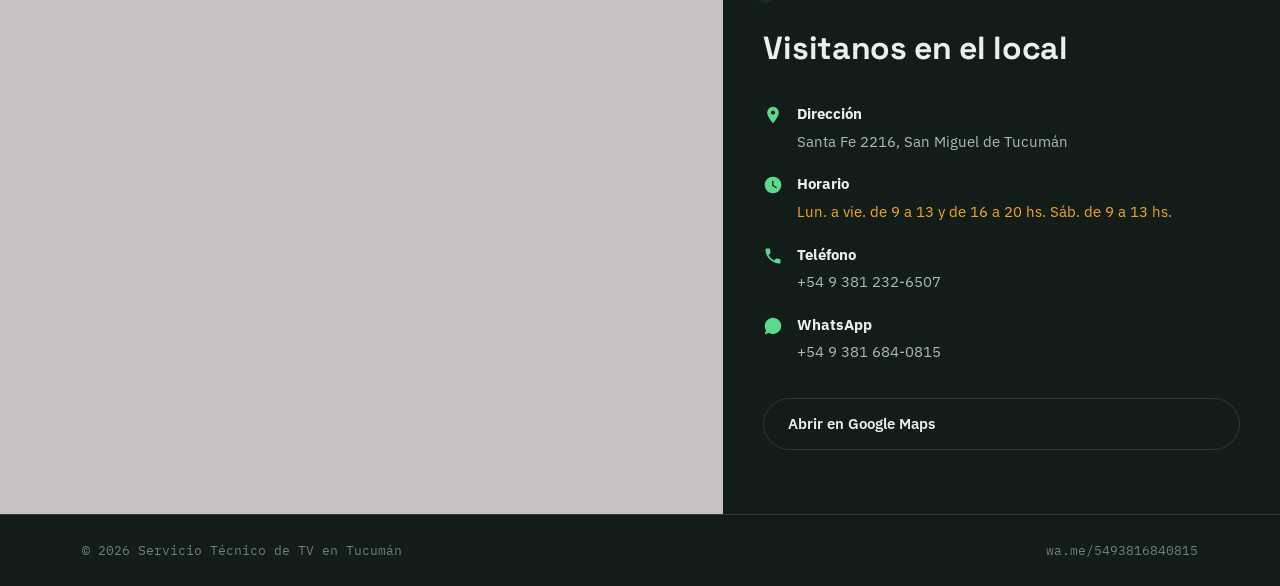
==== commit 6df33bc8: "cambio numero telefono" ====
--- a/index.html
+++ b/index.html
@@ -6,14 +6,13 @@
 <title>Servicio Técnico de TV en Tucumán | Reparación de LED, LCD y Smart TV</title>
 <meta name="description" content="Reparación de televisores LED, LCD y Smart TV en San Miguel de Tucumán. Fuentes, tiras de led, sin imagen, no enciende. Trabajos garantizados. Santa Fe 2216.">
 
-<!-- Google tag (gtag.js) -->
-<script async src="https://www.googletagmanager.com/gtag/js?id=AW-18384817494"></script>
-<script>
-  window.dataLayer = window.dataLayer || [];
-  function gtag(){dataLayer.push(arguments);}
-  gtag('js', new Date());
-  gtag('config', 'AW-18384817494');
-</script>
+<!-- Google Tag Manager -->
+<script>(function(w,d,s,l,i){w[l]=w[l]||[];w[l].push({'gtm.start':
+new Date().getTime(),event:'gtm.js'});var f=d.getElementsByTagName(s)[0],
+j=d.createElement(s),dl=l!='dataLayer'?'&l='+l:'';j.async=true;j.src=
+'https://www.googletagmanager.com/gtm.js?id='+i+dl;f.parentNode.insertBefore(j,f);
+})(window,document,'script','dataLayer','GTM-KPNP9MBQ');</script>
+<!-- End Google Tag Manager -->
 
 <link rel="preconnect" href="https://fonts.googleapis.com">
 <link rel="preconnect" href="https://fonts.gstatic.com" crossorigin>
@@ -21,6 +20,11 @@
 <link rel="stylesheet" href="style.css">
 </head>
 <body>
+
+  <!-- Google Tag Manager (noscript) -->
+<noscript><iframe src="https://www.googletagmanager.com/ns.html?id=GTM-KPNP9MBQ"
+height="0" width="0" style="display:none;visibility:hidden"></iframe></noscript>
+<!-- End Google Tag Manager (noscript) -->
 
 <div class="trace-rail" aria-hidden="true"></div>
 
@@ -128,7 +132,7 @@
           <svg viewBox="0 0 24 24" width="18" height="18" aria-hidden="true"><path fill="currentColor" d="M12.04 2C6.58 2 2.13 6.45 2.13 11.91c0 1.87.5 3.62 1.44 5.15L2 22l5.13-1.55a9.9 9.9 0 0 0 4.91 1.3h.01c5.46 0 9.9-4.45 9.9-9.91C21.96 6.45 17.5 2 12.04 2zm5.8 14.14c-.24.68-1.4 1.3-1.94 1.38-.5.08-1.12.11-1.8-.11-.42-.13-.95-.3-1.63-.6-2.87-1.24-4.75-4.13-4.9-4.32-.14-.2-1.17-1.56-1.17-2.98s.73-2.12 1-2.4c.24-.28.53-.35.7-.35.18 0 .35 0 .5.01.17.01.38-.06.6.45.24.55.8 1.9.87 2.04.07.14.11.3.02.49-.1.19-.14.3-.28.46-.14.16-.3.36-.42.48-.14.14-.29.29-.13.57.17.28.74 1.22 1.6 1.97 1.1.97 2.02 1.28 2.3 1.42.28.14.44.12.6-.07.17-.19.72-.83.91-1.12.19-.28.38-.23.63-.14.26.1 1.62.77 1.9.9.28.14.46.2.53.32.07.12.07.68-.17 1.35z"/></svg>
           Escribir por WhatsApp
         </a>
-        <a href="tel:+5493816840815" class="btn btn--outline btn--lg">
+        <a href="tel:+5493812326507" class="btn btn--outline btn--lg">
           <svg viewBox="0 0 24 24" width="18" height="18" aria-hidden="true"><path fill="currentColor" d="M6.62 10.79a15.05 15.05 0 0 0 6.59 6.59l2.2-2.2a1 1 0 0 1 1.02-.24 11.36 11.36 0 0 0 3.57.57 1 1 0 0 1 1 1V20a1 1 0 0 1-1 1A17 17 0 0 1 3 4a1 1 0 0 1 1-1h3.5a1 1 0 0 1 1 1 11.36 11.36 0 0 0 .57 3.57 1 1 0 0 1-.25 1.02l-2.2 2.2z"/></svg>
           Llamar ahora
         </a>
@@ -159,6 +163,10 @@
           <div><strong>Horario</strong><span data-editable="horario">Lun. a vie. de 9 a 13 y de 16 a 20 hs. Sáb. de 9 a 13 hs.</span></div>
         </li>
         <li>
+          <svg viewBox="0 0 24 24" width="20" height="20" aria-hidden="true"><path fill="currentColor" d="M6.62 10.79a15.05 15.05 0 0 0 6.59 6.59l2.2-2.2a1 1 0 0 1 1.02-.24 11.36 11.36 0 0 0 3.57.57 1 1 0 0 1 1 1V20a1 1 0 0 1-1 1A17 17 0 0 1 3 4a1 1 0 0 1 1-1h3.5a1 1 0 0 1 1 1 11.36 11.36 0 0 0 .57 3.57 1 1 0 0 1-.25 1.02l-2.2 2.2z"/></svg>
+          <div><strong>Teléfono</strong><span><a href="tel:+5493812326507">+54 9 381 232-6507</a></span></div>
+        </li>
+        <li>
           <svg viewBox="0 0 24 24" width="20" height="20" aria-hidden="true"><path fill="currentColor" d="M12.04 2C6.58 2 2.13 6.45 2.13 11.91c0 1.87.5 3.62 1.44 5.15L2 22l5.13-1.55a9.9 9.9 0 0 0 4.91 1.3h.01c5.46 0 9.9-4.45 9.9-9.91C21.96 6.45 17.5 2 12.04 2z"/></svg>
           <div><strong>WhatsApp</strong><span>+54 9 381 684-0815</span></div>
         </li>
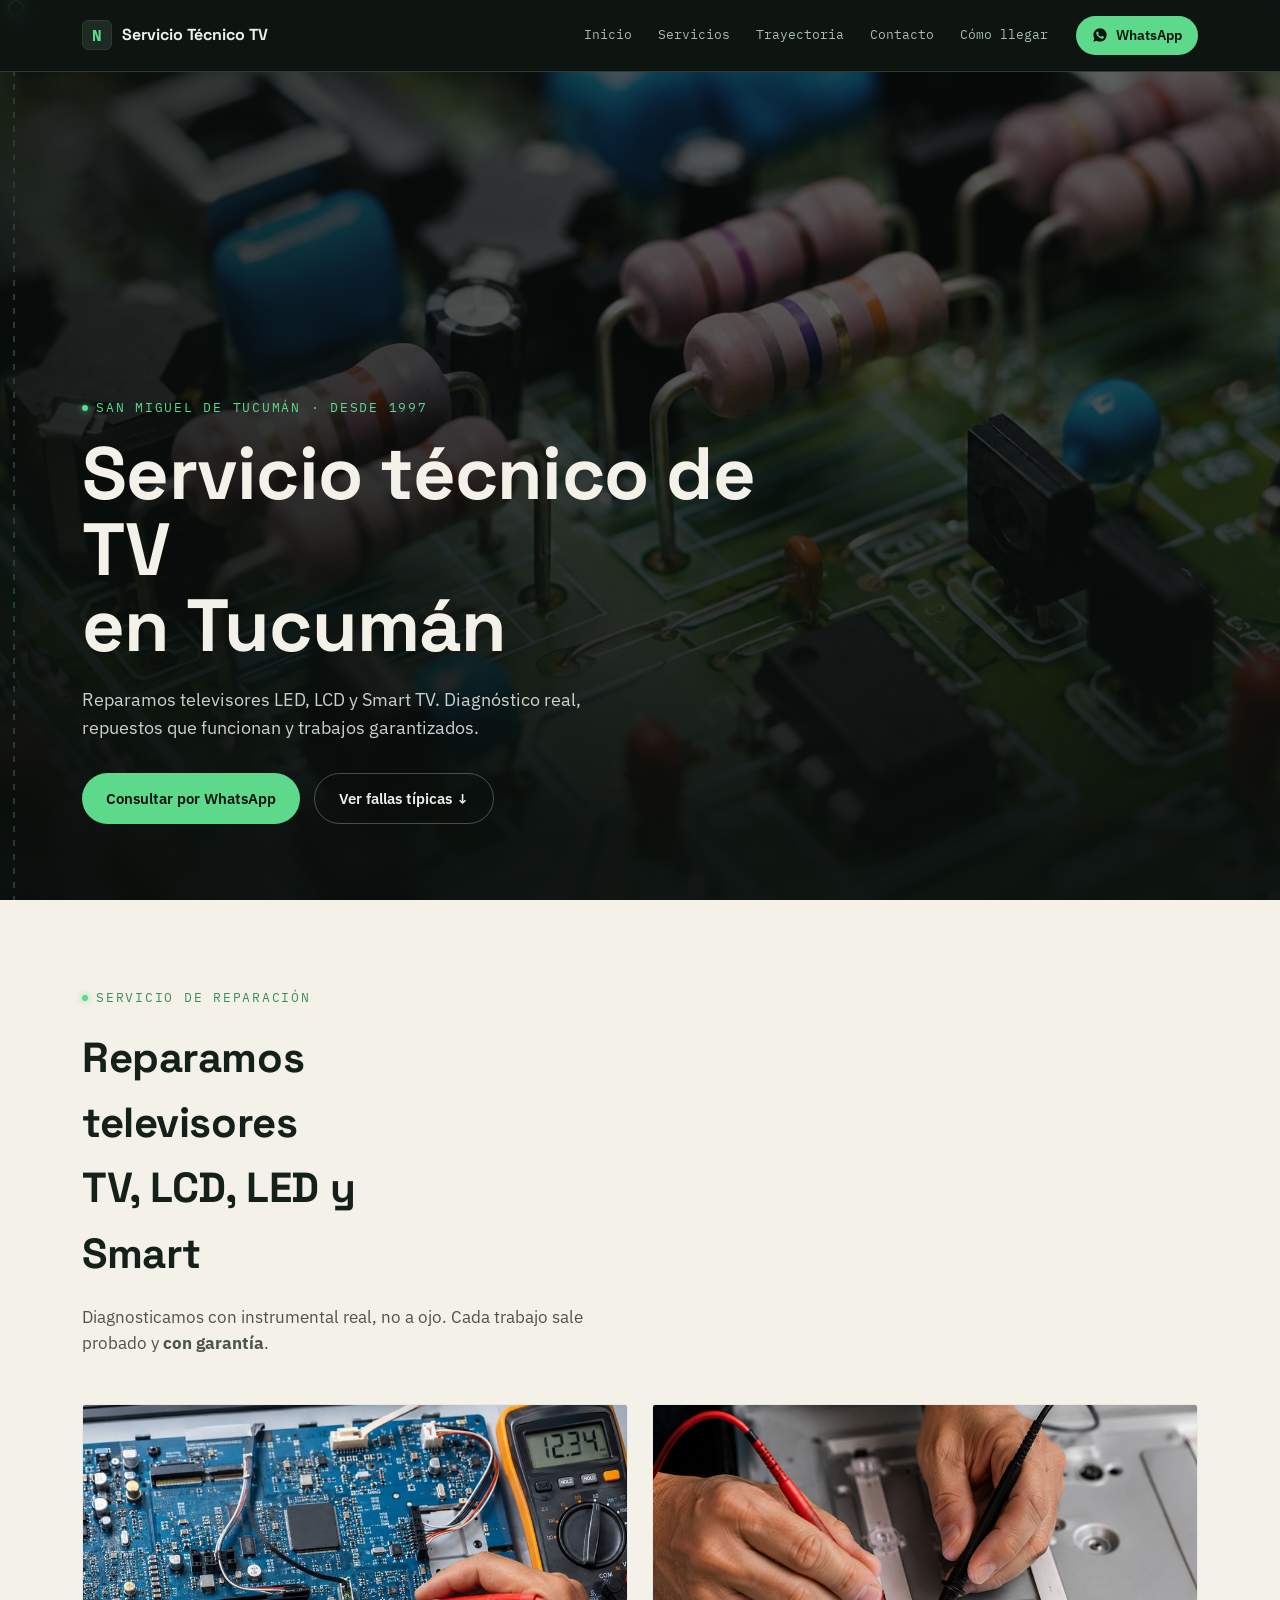
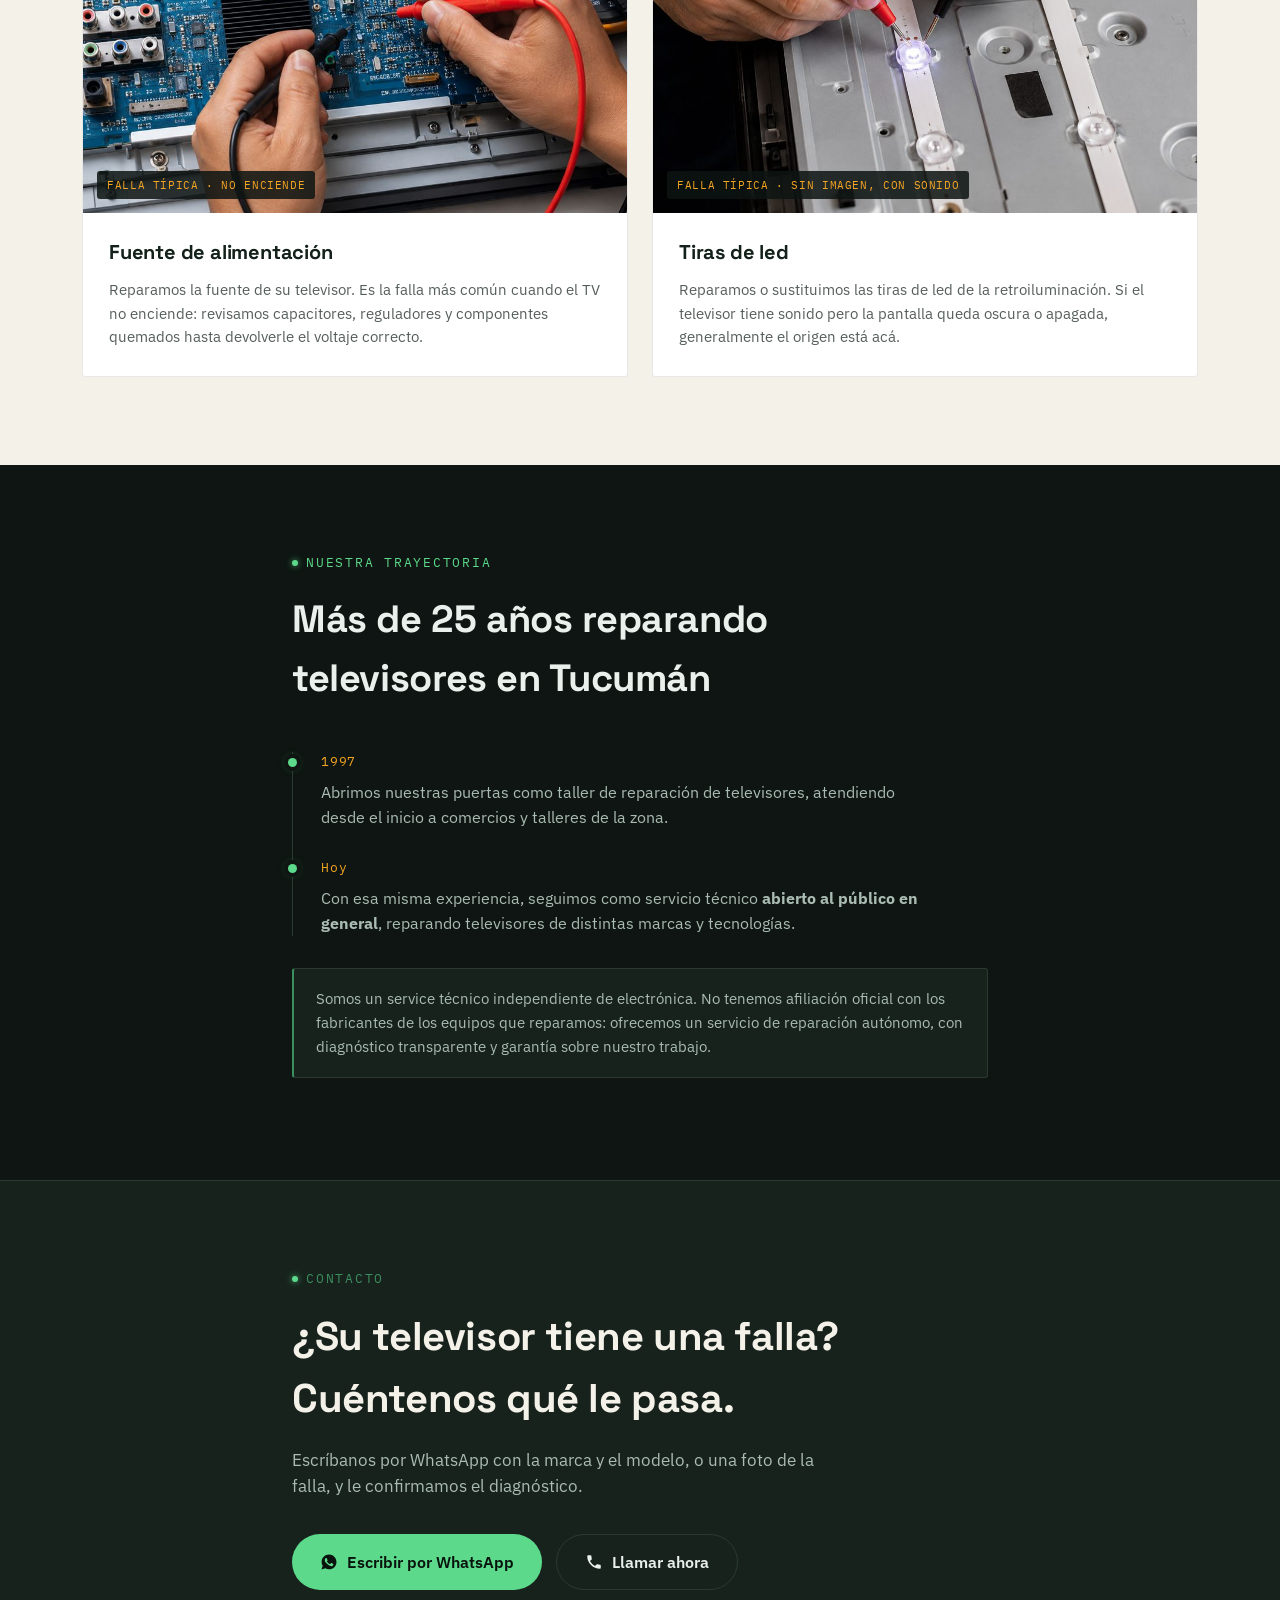
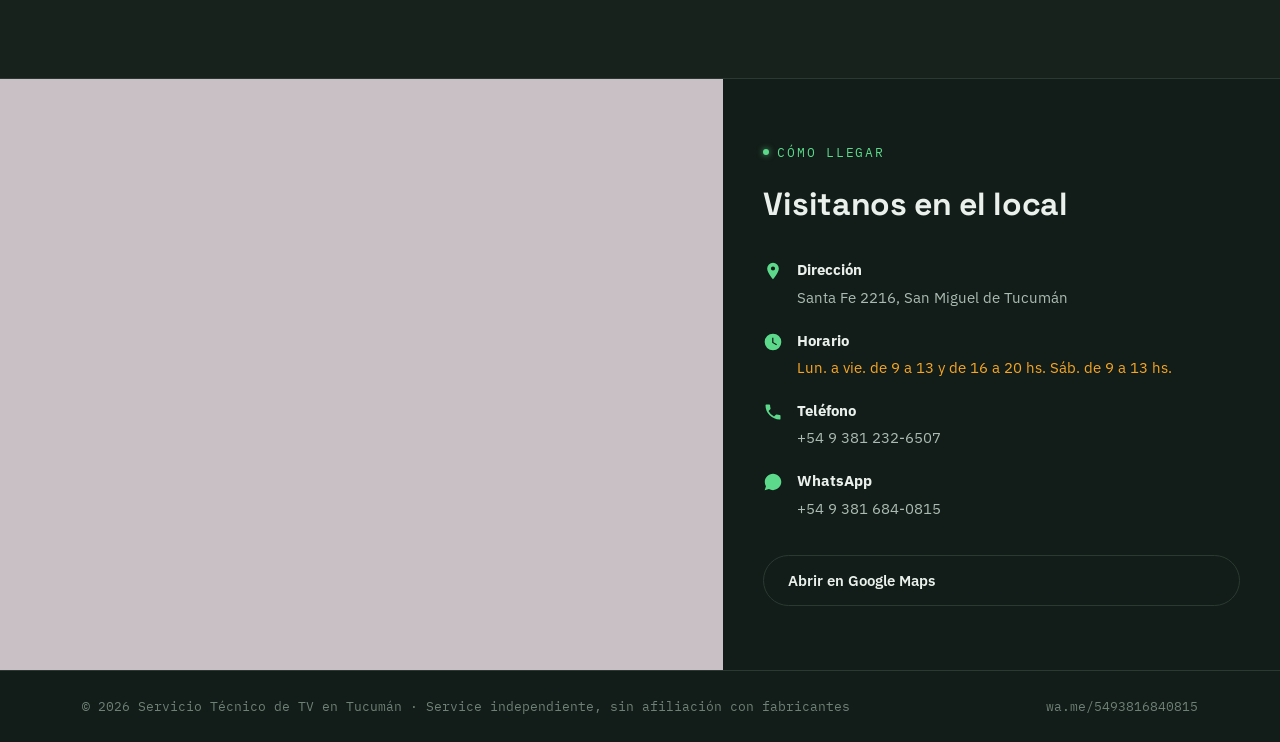
==== commit b6f71f3f: "Politicas" ====
--- a/index.html
+++ b/index.html
@@ -111,13 +111,14 @@
       <div class="timeline">
         <div class="timeline__item">
           <span class="timeline__year">1997</span>
-          <p>N Electrónica abre sus puertas como servicio técnico para hacer las reparaciones de <strong>Grabacentro S.A.</strong>, una de las casas de comercio más grandes de esa época.</p>
+          <p>Abrimos nuestras puertas como taller de reparación de televisores, atendiendo desde el inicio a comercios y talleres de la zona.</p>
         </div>
         <div class="timeline__item">
           <span class="timeline__year">Hoy</span>
-          <p>Con esa misma experiencia, seguimos como servicio técnico <strong>abierto al público en general</strong>, reparando televisores de todas las marcas y tecnologías.</p>
+          <p>Con esa misma experiencia, seguimos como servicio técnico <strong>abierto al público en general</strong>, reparando televisores de distintas marcas y tecnologías.</p>
         </div>
       </div>
+      <p class="trajectory__disclaimer">Somos un service técnico independiente de electrónica. No tenemos afiliación oficial con los fabricantes de los equipos que reparamos: ofrecemos un servicio de reparación autónomo, con diagnóstico transparente y garantía sobre nuestro trabajo.</p>
     </div>
   </section>
 
@@ -179,7 +180,7 @@
 
 <footer class="footer">
   <div class="section__inner footer__inner">
-    <span>© <span id="year"></span> Servicio Técnico de TV en Tucumán</span>
+    <span>© <span id="year"></span> Servicio Técnico de TV en Tucumán · Service independiente, sin afiliación con fabricantes</span>
     <a href="https://wa.me/5493816840815" target="_blank" rel="noopener">wa.me/5493816840815</a>
   </div>
 </footer>
--- a/style.css
+++ b/style.css
@@ -328,6 +328,21 @@
 .location__list span { color: var(--ink-dim); font-size: 14.5px; }
 .location__list [data-editable] { color: var(--amber); }
 
+/* ---------- trajectory disclaimer ---------- */
+.trajectory__disclaimer {
+  margin-top: 32px;
+  padding: 18px 22px;
+  border-left: 2px solid var(--green-dim);
+  background: var(--surface);
+  border: 1px solid var(--line);
+  border-left: 2px solid var(--green-dim);
+  border-radius: var(--radius);
+  font-family: var(--body);
+  font-size: 14.5px;
+  line-height: 1.65;
+  color: var(--ink-dim);
+}
+
 /* ---------- footer ---------- */
 .footer { background: var(--bg-alt); border-top: 1px solid var(--line); }
 .footer__inner {
